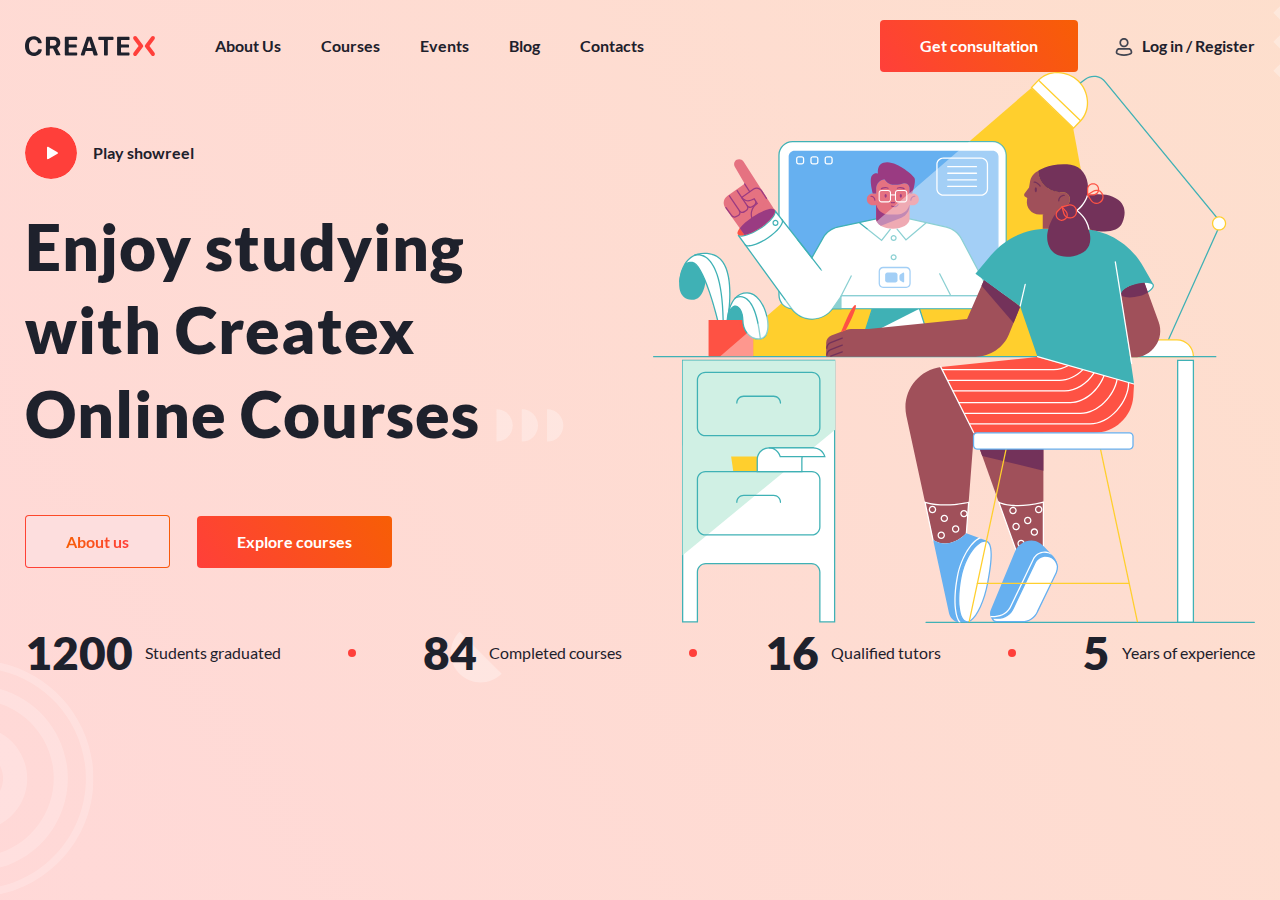
==== Createx/index.html @ f9e2d0a3 "Add files via upload" ====
<!DOCTYPE html>
<html lang="en">
<head>
    <meta charset="UTF-8" />
    <meta http-equiv="X-UA-Compatible" content="IE=edge" />
    <meta name="viewport" content="width=device-width, initial-scale=1.0" />
    <title>Createx</title>
    <link rel="stylesheet" href="css/reset.css">
    <link rel="stylesheet" href="css/styles.css">
</head>
<body>
    <div class="wrapper">
        <header class="header">
            <div class="header__top"> 
                <div class="container">
                    <div class="header__top-inner">
                        <div class="header__top-logo">
                            <a href="#">
                                <img src="img\logo\Createx.svg">
                            </a>
                        </div>
                        <nav class="header__nav">
                            <ul class="header__nav-list">
                                <li class="header__nav-item">
                                    <a href="#">About Us</a>
                                </li>
                                <li class="header__nav-item">
                                    <a href="#">Courses</a>
                                </li>
                                <li class="header__nav-item">
                                    <a href="#">Events</a>
                                </li>
                                <li class="header__nav-item">
                                    <a href="#">Blog</a>
                                </li>
                                <li class="header__nav-item">
                                    <a href="#">Contacts</a>
                                </li>
                            </ul>
                        </nav>
                        <div class="header__user-btns">
                            <div class="header__user-button button">
                                <a href="#">Get consultation</a>
                            </div>
                            <div class="header__user-buttons">
                                <a href="#" class="header__user-btn">Log in</a>
                                /
                                <a href="#" class="header__user-btn">Register</a>
                            </div>
                        </div>
                    </div>
                    <div class="header__main">
                        <div class="header__content">
                            <a class="header__main-play" href="#">
                                <img src="img/icon/small.svg">
                                <p class="header__play-text">Play showreel</p>
                            </a>
                            <h1 class="header__main-title">Enjoy studying
                                with Createx Online Courses</h1>
                            <div class="header__main-buttons">
                                <a class="header__main-button--empty button button--empty" href="#"><span>About us</span></a>
                                <a class="header__main-button button" href="#">Explore courses</a>
                            </div>
                        </div>
                        <div class="header__main-illustration">
                            <img src="img/illustrations/illustration.svg">
                        </div>
                    </div>
                    <ul class="header__row">
                        <li class="header__row-item">
                            <span>1200</span>
                        Students graduated
                        </li>
                        <span></span>
                        <li class="header__row-item">
                            <span>84</span>
                        Completed courses
                        </li>
                        <span></span>
                        <li class="header__row-item">
                            <span>16</span>
                        Qualified tutors
                        </li>
                        <span></span>
                        <li class="header__row-item">
                            <span>5</span>
                        Years of experience
                        </li>
                    </ul>
                </div>
            </div>
        </header>
    </div>
</body>
<script src="js/main.js"></script>
</html>
---- Createx/css/styles.css ----
@font-face {
    font-family: 'Lato';
    font-weight: 900;
    font-style: normal;
    src: local('Lato'),
         url(../fonts/Lato-Black.eot) format('eot'),
         url(../fonts/Lato-Black.woff) format('woff'),
         url(../fonts/Lato-Black.woff2) format('woff2');
    font-display: swap;
}
@font-face {
    font-family: 'Lato';
    font-weight: 700;
    font-style: normal;
    src: local('Lato'),
         url(../fonts/Lato-Bold.eot) format('eot'),
         url(../fonts/Lato-Bold.woff) format('woff'),
         url(../fonts/Lato-Bold.woff2) format('woff2');
    font-display: swap;
}
@font-face {
    font-family: 'Lato';
    font-weight: 400;
    font-style: normal;
    src: local('Lato'),
         url(../fonts/Lato-Regular.eot) format('eot'),
         url(../fonts/Lato-Regular.woff) format('woff'),
         url(../fonts/Lato-Regular.woff2) format('woff2');
    font-display: swap;
}
/* ------------------------------------------------------------------------------------------- */


html{   
    font-family:'Lato',sans-serif;
    color: #1E212C;
    font-weight: 700;
    

}
.wrapper{
    min-height: 100%;
    height: auto;
    
}
.header{
    background: url(../img/shapes/shapes-group.svg) 50% 50% / cover no-repeat,linear-gradient(55.95deg, rgba(255, 63, 58,0.2) 0%, rgba(247, 94, 5, 0.2) 100%);
    height: 100vh;
    display: flex;
    flex-direction: column;
}
.button{
    color: #fff;
    line-height: 52px;
    padding: 0 40px;
    background: linear-gradient(55.95deg, #FF3F3A 0%, #F75E05 100%);
    border-radius: 4px;
    white-space: nowrap;
    display: inline-block;
    transition: .3s;
}
.button:hover{
    transform: scale(1.04);
}
.button--empty{

    background: 
    linear-gradient(rgb(253, 222, 222) 0 0) padding-box, /*this is your grey background*/
    linear-gradient(55.95deg, #FF3F3A 0%, #F75E05 100%) border-box;
    color: #313149;
    border: 1px solid transparent;
    border-radius: 4px;
    display: inline-block;
    padding: 0 40px;
    line-height: 51px;
}
.button--empty span{
    background-color: transparent;
    background-image: linear-gradient(to left, #FF3F3A 0%, #F75E05 100%);
    color: transparent;
    background-clip: text;
    -webkit-background-clip: text;
}


.container{
    margin: 0 auto;
    max-width:1260px ;
    padding: 0 15px;
    height: 100%;
}
.header__top-logo{
    padding-right: 20px;
}
.header__top-inner{
    padding-top: 20px;
    display: flex;
    justify-content: space-between;
    align-items: center;
}
.header__nav{
    margin-right: auto;
}
.header__nav-list{
    white-space: nowrap;
    display:flex;
}
.header__nav-item{
    margin-left: 40px;
    transition: .3s;
}
.header__nav-item:hover{
    color: #FF3F3A;
}
.header__user-button{
    margin-left: 30px;
}
.header__user-btn{
    transition: .3s;
}
.header__user-btn:hover{
    color: #FF3F3A;
}

.header__user-btns{
    white-space: nowrap;
    display: flex;
}

.header__user-buttons{
    padding-top: 13px;
    line-height: 1.6;
    margin-left: 36px;
    padding-left: 28px;
    position: relative;
}
.header__user-buttons::before{
    position: absolute;
    content: "";
    background: url("../img/icon/Profile.svg") no-repeat ;
    width: 20px;
    height: 20px;
    top: 17px;
    left: 0;
}
/* <--------------header top end---------------->*/
.header__main-title{
    margin: 24px 0 60px 0;
    font-weight: 900;
    font-size: 64px;
    line-height: 130%;
    width: 500px;
    letter-spacing: 1px;
}
.header__main{
    display: flex;
    justify-content: space-between;
    align-items: center;
}
.header__main-illustration{
    height: 551px;
    width: 602px;
}
.header__main-button--empty{
    margin-right: 24px;
}
.header__main-play{
    display: inline-flex;
    align-items: center;

}
.header__play-text{
    position: relative;
    padding-left: 16px;
    
}
.header__main-play img{
    border-radius: 50%;
    transition: .4s;
}
.header__main-play img:hover{
    box-shadow:0px 0px 0px 17px  rgba(255, 63, 58 ,0.12);
}
.header__row{
    display: flex;
    justify-content:space-between;
    align-items: center;
    font-weight: 400;
    line-height: 160%;
}

.header__row-item span{
    font-weight: 900;
    font-size: 46px;
line-height: 130%;
padding-right: 12px;
}
.header__row-item{
    display: flex;
    align-items: center;
}
.header__row>span{
    background-color:#FF3F3A;
    width: 8px;
    height: 8px;
    border-radius: 50%;
    margin: 0px 15px;
}
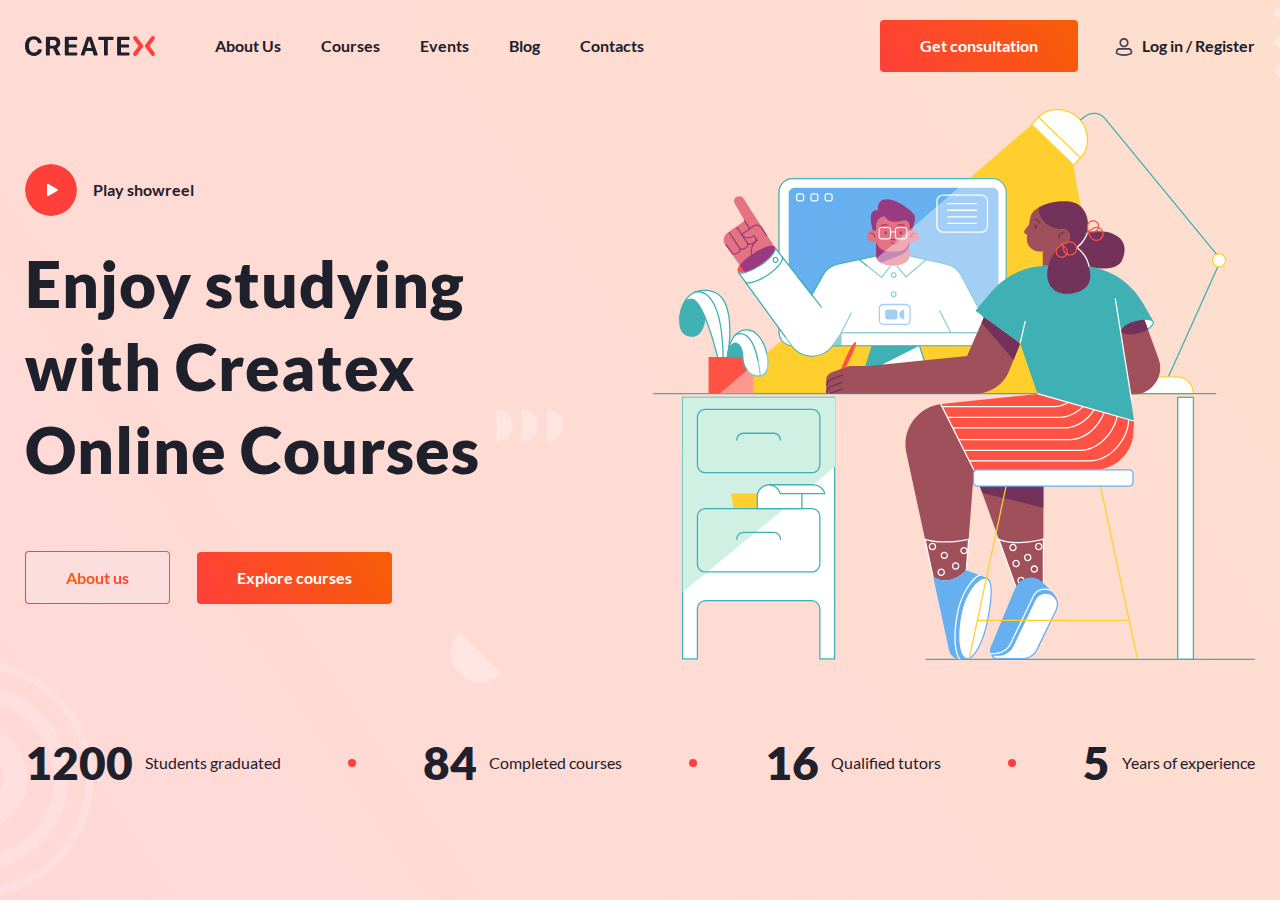
==== commit 75fbbe75: "Add files via upload" ====
--- a/Createx/index.html
+++ b/Createx/index.html
@@ -7,12 +7,13 @@
     <title>Createx</title>
     <link rel="stylesheet" href="css/reset.css">
     <link rel="stylesheet" href="css/styles.css">
+    <link rel="stylesheet"href="https://cdn.jsdelivr.net/npm/@fancyapps/ui@5.0/dist/fancybox/fancybox.css">
 </head>
 <body>
     <div class="wrapper">
         <header class="header">
-            <div class="header__top"> 
-                <div class="container">
+            <div class="container">
+                <div class="header__top"> 
                     <div class="header__top-inner">
                         <div class="header__top-logo">
                             <a href="#">
@@ -50,47 +51,52 @@
                         </div>
                     </div>
                     <div class="header__main">
-                        <div class="header__content">
-                            <a class="header__main-play" href="#">
-                                <img src="img/icon/small.svg">
-                                <p class="header__play-text">Play showreel</p>
-                            </a>
-                            <h1 class="header__main-title">Enjoy studying
-                                with Createx Online Courses</h1>
-                            <div class="header__main-buttons">
-                                <a class="header__main-button--empty button button--empty" href="#"><span>About us</span></a>
-                                <a class="header__main-button button" href="#">Explore courses</a>
+                        <div class="header__main-container">
+                            <div class="header__content">
+                                <a class="header__main-play"  href="https://www.youtube.com/watch?v=APJZeNY6dKo" data-fancybox="youtube">
+                                    <img src="img/icon/small.svg">
+                                    <p class="header__play-text">Play showreel</p>
+                                </a>
+                                <h1 class="header__main-title">Enjoy studying
+                                    with Createx Online Courses</h1>
+                                <div class="header__main-buttons">
+                                    <a class="header__main-button--empty button button--empty" href="#"><span>About us</span></a>
+                                    <a class="header__main-button button" href="#">Explore courses</a>
+                                </div>
+                            </div>
+                            <div class="header__main-illustration">
+                                <img src="img/illustrations/illustration.svg">
                             </div>
                         </div>
-                        <div class="header__main-illustration">
-                            <img src="img/illustrations/illustration.svg">
-                        </div>
+                        <ul class="header__row">
+                            <li class="header__row-item">
+                                <span>1200</span>
+                            Students graduated
+                            </li>
+                            <span></span>
+                            <li class="header__row-item">
+                                <span>84</span>
+                            Completed courses
+                            </li>
+                            <span></span>
+                            <li class="header__row-item">
+                                <span>16</span>
+                            Qualified tutors
+                            </li>
+                            <span></span>
+                            <li class="header__row-item">
+                                <span>5</span>
+                            Years of experience
+                            </li>
+                        </ul>
                     </div>
-                    <ul class="header__row">
-                        <li class="header__row-item">
-                            <span>1200</span>
-                        Students graduated
-                        </li>
-                        <span></span>
-                        <li class="header__row-item">
-                            <span>84</span>
-                        Completed courses
-                        </li>
-                        <span></span>
-                        <li class="header__row-item">
-                            <span>16</span>
-                        Qualified tutors
-                        </li>
-                        <span></span>
-                        <li class="header__row-item">
-                            <span>5</span>
-                        Years of experience
-                        </li>
-                    </ul>
                 </div>
             </div>
         </header>
     </div>
+    <script src="js/main.js"></script>
+    <script src="https://code.jquery.com/jquery-3.6.3.min.js"></script>
+    <script src="https://cdn.jsdelivr.net/npm/@fancyapps/ui@5.0/dist/fancybox/fancybox.umd.js"></script>
 </body>
-<script src="js/main.js"></script>
+
 </html>
--- a/Createx/css/styles.css
+++ b/Createx/css/styles.css
@@ -49,8 +49,7 @@
 .header{
     background: url(../img/shapes/shapes-group.svg) 50% 50% / cover no-repeat,linear-gradient(55.95deg, rgba(255, 63, 58,0.2) 0%, rgba(247, 94, 5, 0.2) 100%);
     height: 100vh;
-    display: flex;
-    flex-direction: column;
+    
 }
 .button{
     color: #fff;
@@ -92,6 +91,12 @@
     padding: 0 15px;
     height: 100%;
 }
+.header__top{
+    display: flex;
+    flex-direction: column;
+    justify-content: space-around;
+    
+}
 .header__top-logo{
     padding-right: 20px;
 }
@@ -100,6 +105,7 @@
     display: flex;
     justify-content: space-between;
     align-items: center;
+    flex-grow: 1;
 }
 .header__nav{
     margin-right: auto;
@@ -155,7 +161,7 @@
     width: 500px;
     letter-spacing: 1px;
 }
-.header__main{
+.header__main-container{
     display: flex;
     justify-content: space-between;
     align-items: center;
@@ -190,6 +196,7 @@
     align-items: center;
     font-weight: 400;
     line-height: 160%;
+    margin-bottom: 80px;
 }
 
 .header__row-item span{
@@ -209,4 +216,10 @@
     border-radius: 50%;
     margin: 0px 15px;
 }
-
+.header__main{
+    display: flex;
+    flex-direction: column;
+    height: 93vh;
+    justify-content: space-around;
+}
+
